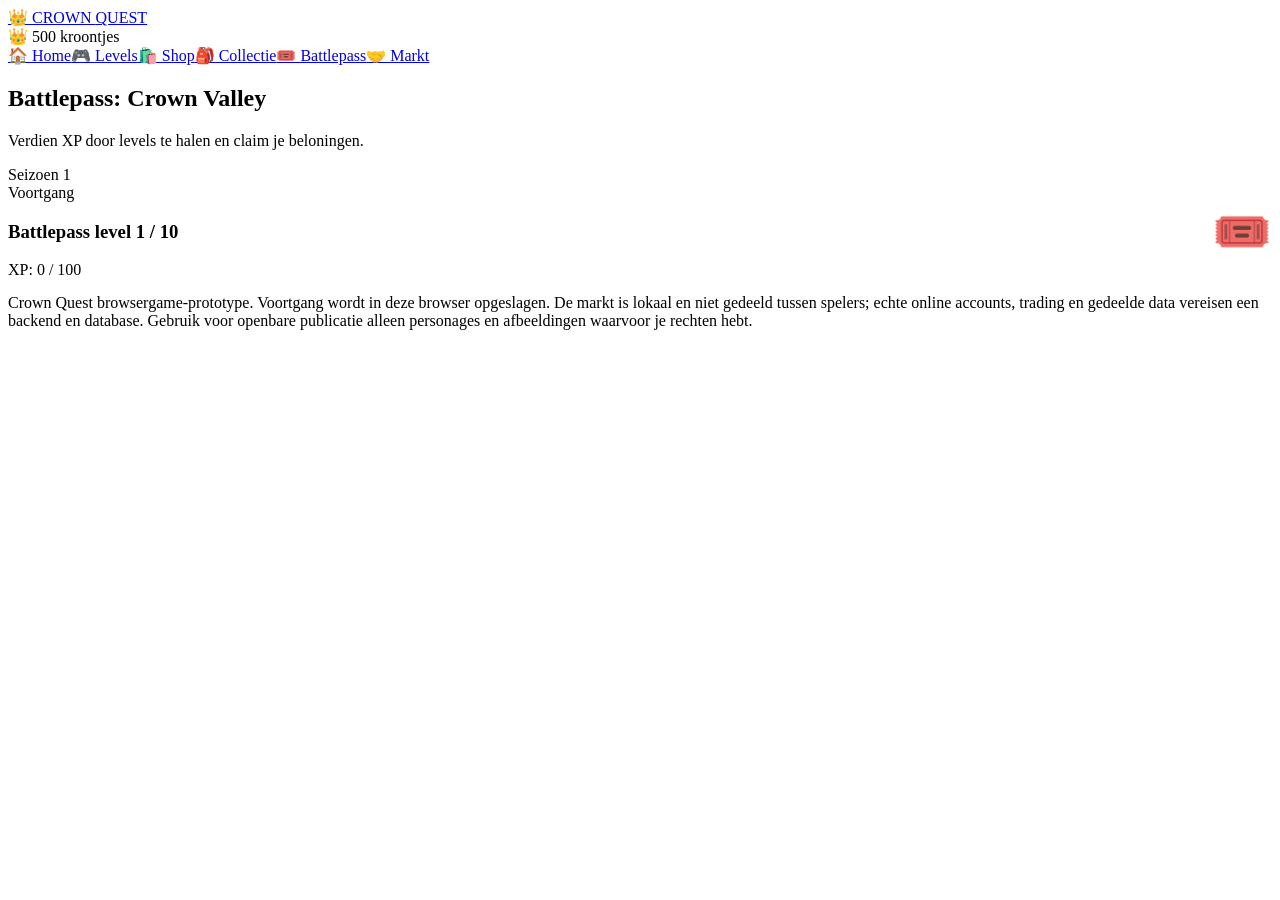
==== battlepass.html @ e61736e7 "Add files via upload" ====
<!doctype html>
<html lang="nl"><head><meta charset="utf-8"><meta name="viewport" content="width=device-width,initial-scale=1"><title>Battlepass | Crown Quest</title><link rel="stylesheet" href="style.css"></head><body>
<header><a class="brand" href="index.html">👑 CROWN <span>QUEST</span></a><div class="wallet">👑 <span data-coins>500</span> kroontjes</div></header>
<nav>
<a href="index.html" >🏠 Home</a><a href="levels.html" >🎮 Levels</a><a href="shop.html" >🛍️ Shop</a><a href="collection.html" >🎒 Collectie</a><a href="battlepass.html" class="active">🎟️ Battlepass</a><a href="market.html" >🤝 Markt</a>
</nav><main>
<div class="head"><div><h2>Battlepass: Crown Valley</h2><p>Verdien XP door levels te halen en claim je beloningen.</p></div><span class="badge epic">Seizoen 1</span></div>
<div class="panel item" style="margin-bottom:15px"><div style="display:flex;justify-content:space-between;align-items:center;gap:12px"><div><span class="badge rare">Voortgang</span><h3>Battlepass level <span id="bpLevel">1</span> / 10</h3><p style="margin:0">XP: <span id="bpXp">0 / 100</span></p></div><span style="font-size:48px">🎟️</span></div><div class="progress"><span id="bpBar" style="width:0%"></span></div></div><div class="grid" id="passGrid"></div><div class="footer">Crown Quest browsergame-prototype. Voortgang wordt in deze browser opgeslagen. De markt is lokaal en niet gedeeld tussen spelers; echte online accounts, trading en gedeelde data vereisen een backend en database. Gebruik voor openbare publicatie alleen personages en afbeeldingen waarvoor je rechten hebt.</div></main><div id="toast" class="toast"></div><script src="app.js"></script></body></html>
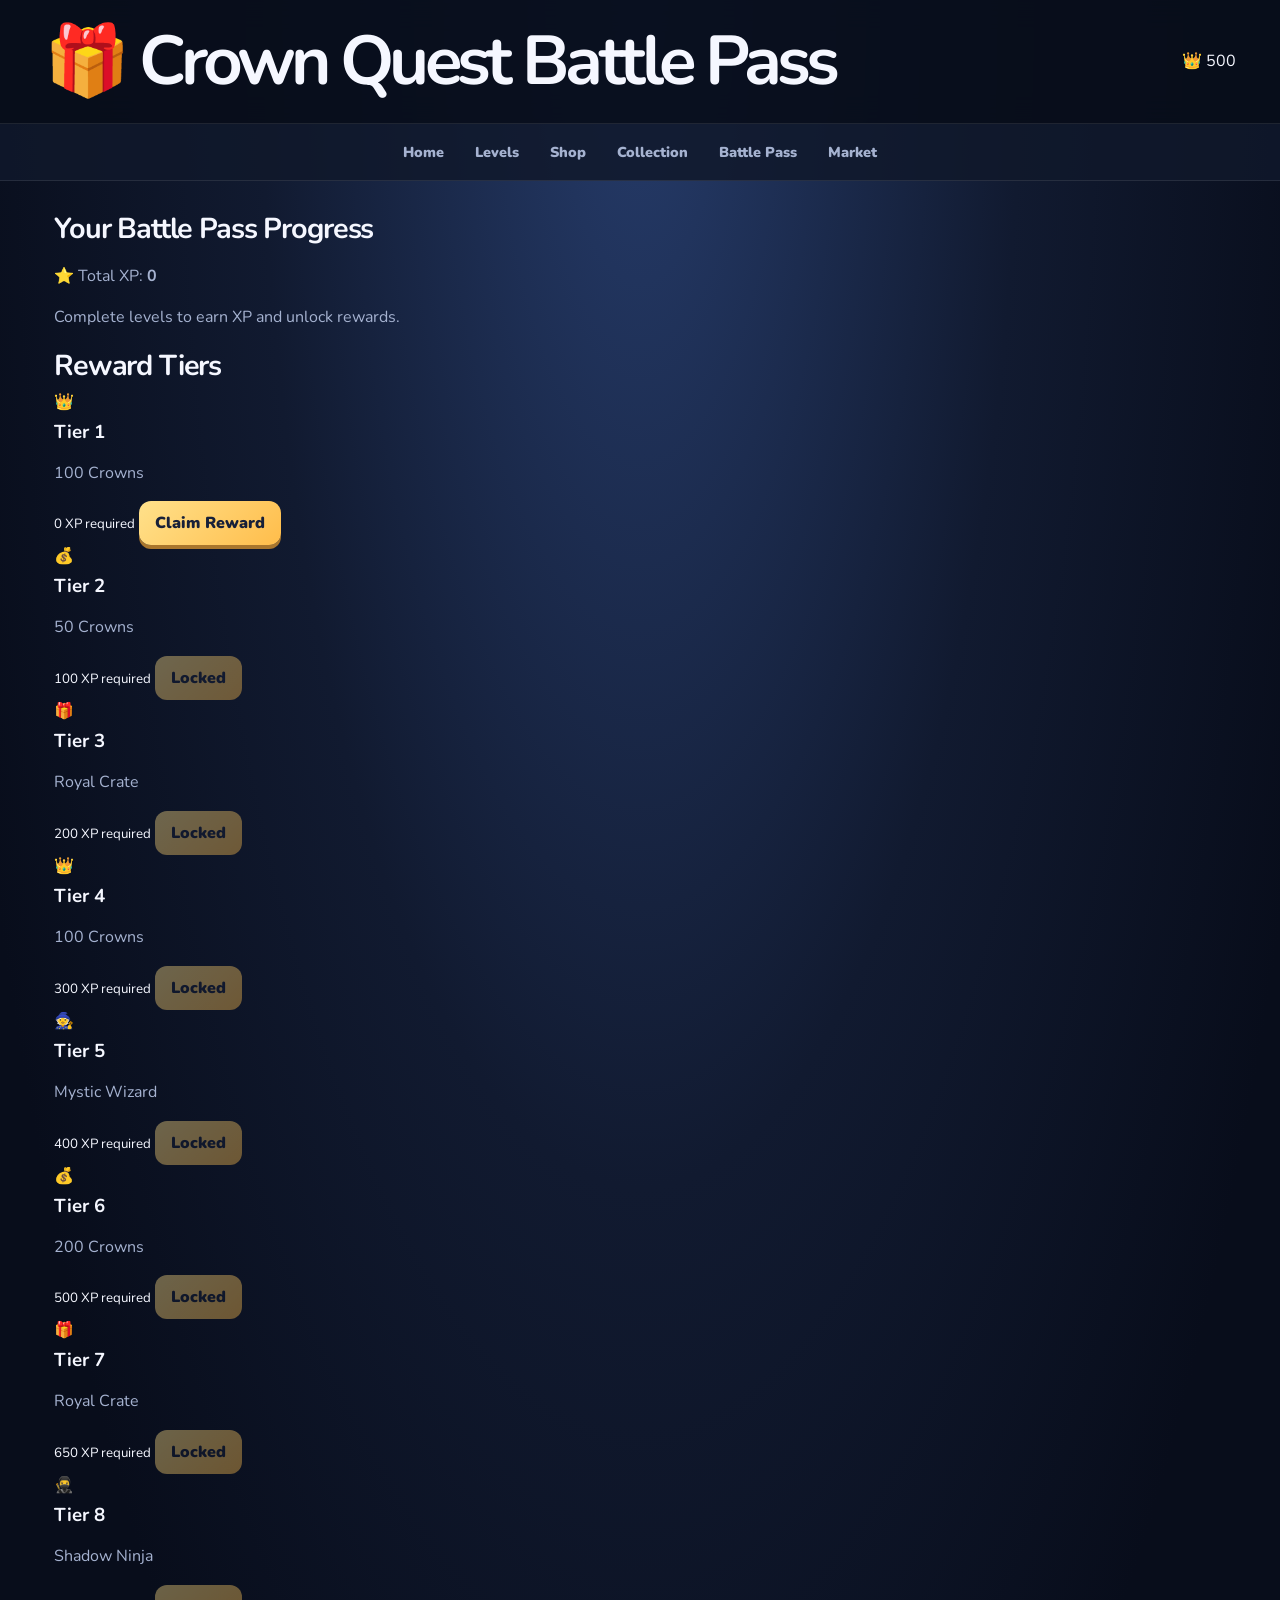
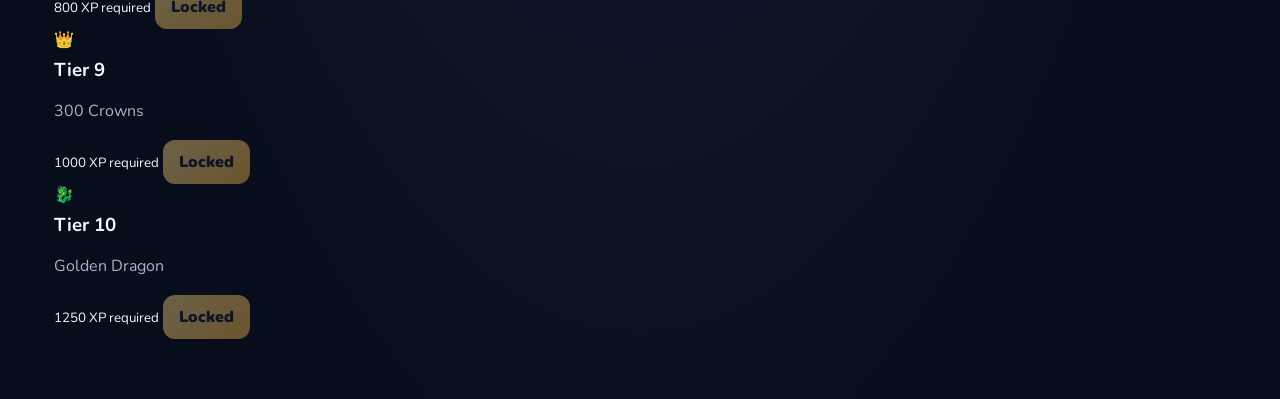
==== commit 4be18898: "Update battlepass.html" ====
--- a/battlepass.html
+++ b/battlepass.html
@@ -1,8 +1,37 @@
 <!doctype html>
-<html lang="nl"><head><meta charset="utf-8"><meta name="viewport" content="width=device-width,initial-scale=1"><title>Battlepass | Crown Quest</title><link rel="stylesheet" href="style.css"></head><body>
-<header><a class="brand" href="index.html">👑 CROWN <span>QUEST</span></a><div class="wallet">👑 <span data-coins>500</span> kroontjes</div></header>
-<nav>
-<a href="index.html" >🏠 Home</a><a href="levels.html" >🎮 Levels</a><a href="shop.html" >🛍️ Shop</a><a href="collection.html" >🎒 Collectie</a><a href="battlepass.html" class="active">🎟️ Battlepass</a><a href="market.html" >🤝 Markt</a>
-</nav><main>
-<div class="head"><div><h2>Battlepass: Crown Valley</h2><p>Verdien XP door levels te halen en claim je beloningen.</p></div><span class="badge epic">Seizoen 1</span></div>
-<div class="panel item" style="margin-bottom:15px"><div style="display:flex;justify-content:space-between;align-items:center;gap:12px"><div><span class="badge rare">Voortgang</span><h3>Battlepass level <span id="bpLevel">1</span> / 10</h3><p style="margin:0">XP: <span id="bpXp">0 / 100</span></p></div><span style="font-size:48px">🎟️</span></div><div class="progress"><span id="bpBar" style="width:0%"></span></div></div><div class="grid" id="passGrid"></div><div class="footer">Crown Quest browsergame-prototype. Voortgang wordt in deze browser opgeslagen. De markt is lokaal en niet gedeeld tussen spelers; echte online accounts, trading en gedeelde data vereisen een backend en database. Gebruik voor openbare publicatie alleen personages en afbeeldingen waarvoor je rechten hebt.</div></main><div id="toast" class="toast"></div><script src="app.js"></script></body></html>+<html lang="en">
+<head>
+  <meta charset="UTF-8">
+  <meta name="viewport" content="width=device-width, initial-scale=1.0">
+  <title>Battle Pass — Crown Quest</title>
+  <link rel="stylesheet" href="style.css">
+</head>
+<body>
+  <header class="topbar">
+    <h1>🎁 Crown Quest Battle Pass</h1>
+    <div>👑 <span data-coins>500</span></div>
+  </header>
+
+  <nav>
+    <a href="index.html">Home</a>
+    <a href="levels.html">Levels</a>
+    <a href="shop.html">Shop</a>
+    <a href="collection.html">Collection</a>
+    <a href="battlepass.html">Battle Pass</a>
+    <a href="market.html">Market</a>
+  </nav>
+
+  <main class="container">
+    <section>
+      <h2>Your Battle Pass Progress</h2>
+      <p>⭐ Total XP: <strong id="battlepassXP">0</strong></p>
+      <p>Complete levels to earn XP and unlock rewards.</p>
+    </section>
+
+    <h2>Reward Tiers</h2>
+    <div id="battlepassRewards" class="battlepass-grid"></div>
+  </main>
+
+  <script src="app.js"></script>
+</body>
+</html>
--- a/style.css
+++ b/style.css
@@ -0,0 +1,10 @@
+@import url('https://fonts.googleapis.com/css2?family=Nunito:wght@400;700;800;900;1000&display=swap');
+:root{--bg:#080d1b;--panel:#151f38;--panel2:#202d4b;--line:#ffffff18;--text:#f5f7ff;--muted:#a5b2d0;--gold:#ffd166;--mint:#5ef0c0;--pink:#ff719f;--blue:#83b5ff}
+*{box-sizing:border-box}body{margin:0;min-height:100vh;color:var(--text);font-family:Nunito,system-ui,sans-serif;background:radial-gradient(ellipse at top,#263c6b 0,#111a30 42%,var(--bg) 78%)}
+a{color:inherit;text-decoration:none}button,input,select{font:inherit}button,.button{display:inline-block;border:0;border-radius:12px;padding:11px 16px;background:linear-gradient(135deg,#ffe18b,#ffbd4b);color:#172039;font-weight:1000;cursor:pointer;box-shadow:0 4px 0 #a9762d;transition:.16s}button:hover,.button:hover{transform:translateY(-2px);filter:brightness(1.07)}button:disabled{opacity:.4;cursor:not-allowed;transform:none;box-shadow:none}.secondary{background:#2a395c;color:#f5f7ff;box-shadow:0 4px 0 #15213a;border:1px solid var(--line)}
+header{position:sticky;top:0;z-index:5;display:flex;align-items:center;justify-content:space-between;gap:16px;padding:14px clamp(14px,4vw,44px);background:#080d1bec;border-bottom:1px solid var(--line);backdrop-filter:blur(14px)}.brand{font-size:1.3rem;font-weight:1000;letter-spacing:-.06em}.brand span{color:var(--gold)}.wallet{padding:9px 14px;background:#3d321d;border:1px solid #ffdb7950;border-radius:99px;color:var(--gold);font-weight:1000;white-space:nowrap}
+nav{display:flex;gap:7px;flex-wrap:wrap;justify-content:center;padding:10px clamp(10px,3vw,35px);border-bottom:1px solid var(--line);background:#10182bd9}nav a{padding:8px 12px;border-radius:10px;font-weight:900;font-size:.9rem;color:var(--muted)}nav a:hover,nav a.active{background:var(--gold);color:#172039}
+main{max-width:1240px;margin:auto;padding:28px clamp(13px,3vw,34px) 60px}.panel{background:linear-gradient(145deg,#1a2745ed,#11192deF);border:1px solid var(--line);border-radius:22px;box-shadow:0 18px 50px #0003}.hero{display:grid;grid-template-columns:1.05fr .95fr;gap:18px}.intro{padding:clamp(22px,4vw,42px);overflow:hidden}.eyebrow{font-size:.72rem;font-weight:1000;letter-spacing:.17em;text-transform:uppercase;color:var(--mint)}h1{font-size:clamp(2.4rem,5.4vw,4.8rem);line-height:.94;letter-spacing:-.07em;margin:15px 0}h1 span{color:var(--gold)}h2{font-size:1.8rem;letter-spacing:-.04em;margin:0 0 6px}h3{margin:6px 0}p{color:var(--muted);line-height:1.55}.actions{display:flex;gap:10px;flex-wrap:wrap;margin-top:20px}.showcase{min-height:270px;display:grid;place-items:center;position:relative;overflow:hidden;background:radial-gradient(circle at 50% 45%,#45649a,#1a2846 58%,#121b31)}.pet-big{font-size:130px;z-index:1;filter:drop-shadow(0 20px 12px #0007);animation:float 2.6s ease-in-out infinite}.orbit{position:absolute;width:210px;height:210px;border:1px solid #ffffff25;border-radius:50%;animation:spin 20s linear infinite}.orbit.two{width:290px;height:290px;border-style:dashed;animation-direction:reverse}.spark{position:absolute;color:var(--gold);font-size:25px;animation:twinkle 1.7s infinite}.sp1{top:20%;left:20%}.sp2{right:20%;top:25%;color:var(--mint)}.sp3{bottom:18%;left:28%;color:var(--pink)}@keyframes float{50%{transform:translateY(-13px) rotate(4deg)}}@keyframes spin{to{transform:rotate(360deg)}}@keyframes twinkle{50%{opacity:.4;transform:scale(.65) rotate(40deg)}}
+.stats{display:grid;grid-template-columns:repeat(3,1fr);gap:9px;margin-top:17px}.stat{padding:13px;background:#ffffff08;border:1px solid var(--line);border-radius:14px}.stat b{display:block;font-size:1.2rem}.stat span{font-size:.78rem;color:var(--muted)}.head{display:flex;justify-content:space-between;align-items:end;gap:14px;margin:8px 0 18px}.head p{margin:4px 0 0}.gold{color:var(--gold);font-weight:1000}.muted{color:var(--muted)}.badge{display:inline-block;padding:5px 9px;border-radius:8px;font-size:.7rem;font-weight:1000;text-transform:uppercase;letter-spacing:.08em}.common{background:#33415e;color:#e1e9ff}.rare{background:#124b67;color:#8be9ff}.epic{background:#4c246e;color:#e7b2ff}.legendary{background:#694617;color:#ffdb77}
+.grid{display:grid;grid-template-columns:repeat(3,minmax(0,1fr));gap:15px}.item{padding:16px;overflow:hidden}.art{height:140px;border-radius:16px;background:radial-gradient(circle at 50% 30%,#40598b,#202e4d 70%);display:grid;place-items:center;font-size:68px;margin-bottom:13px;position:relative;overflow:hidden}.art:after{content:"";position:absolute;width:130px;height:130px;border:1px solid #ffffff20;border-radius:50%;animation:spin 16s linear infinite}.item p{font-size:.86rem;min-height:42px;margin:4px 0 14px}.item-foot{display:flex;justify-content:space-between;align-items:center;gap:8px}.notice{padding:13px 15px;background:#112e32;border:1px solid #286c65;border-radius:13px;color:#c1ffed;font-size:.88rem;line-height:1.5;margin:14px 0}.canvaswrap{overflow:hidden;border-radius:16px;border:1px solid #ffffff25;background:#b1f0f5}.canvaswrap canvas{width:100%;height:auto;display:block;touch-action:manipulation}.gamebox{padding:14px}.gamebar,.controls{display:flex;justify-content:space-between;align-items:center;gap:10px;flex-wrap:wrap;margin-bottom:12px}.controls{margin:12px 0 0}.small{font-size:.8rem;color:var(--muted)}.arrows{display:flex;gap:8px}.arrows button{min-width:46px}.levelmap{display:grid;grid-template-columns:repeat(5,minmax(0,1fr));gap:9px;margin:15px 0}.leveltile{padding:12px 5px;background:#182542;border:1px solid var(--line);border-radius:14px;text-align:center;cursor:pointer}.leveltile b{display:block;font-size:1.3rem}.leveltile span{font-size:.75rem;color:var(--muted)}.leveltile.current{border-color:var(--gold);box-shadow:inset 0 0 0 1px var(--gold)}.leveltile.locked{opacity:.4;cursor:not-allowed}.progress{height:10px;background:#080e1c;border-radius:99px;overflow:hidden;margin:12px 0}.progress span{display:block;height:100%;background:linear-gradient(90deg,var(--mint),var(--blue));border-radius:99px}.rows .row{display:flex;align-items:center;gap:13px;padding:14px;border-bottom:1px solid var(--line)}.rows .row:last-child{border:0}.rowicon{width:56px;height:56px;display:grid;place-items:center;font-size:32px;border-radius:14px;background:#283859}.rowinfo{flex:1;min-width:0}.rowinfo p{font-size:.8rem;margin:4px 0 0}.empty{padding:30px;text-align:center;color:var(--muted);border:1px dashed #ffffff30;border-radius:15px}.formrow{display:flex;gap:10px;flex-wrap:wrap}.formrow input,.formrow select{background:#202d4b;color:white;border:1px solid #ffffff25;border-radius:10px;padding:11px;min-width:120px}.formrow select{flex:1}.footer{margin-top:25px;font-size:.77rem;line-height:1.55;color:#7887a8}.toast{position:fixed;z-index:10;bottom:22px;left:50%;transform:translate(-50%,25px);opacity:0;pointer-events:none;background:#f6f8ff;color:#10172a;border-radius:13px;padding:13px 18px;font-weight:900;box-shadow:0 15px 40px #0006;transition:.25s;max-width:90vw;text-align:center}.toast.show{opacity:1;transform:translate(-50%,0)}
+@media(max-width:800px){.hero{grid-template-columns:1fr}.showcase{min-height:220px}.grid{grid-template-columns:repeat(2,minmax(0,1fr))}}@media(max-width:520px){.grid{grid-template-columns:1fr}.head{align-items:start;flex-direction:column}.levelmap{grid-template-columns:repeat(3,minmax(0,1fr))}.pet-big{font-size:105px}}
